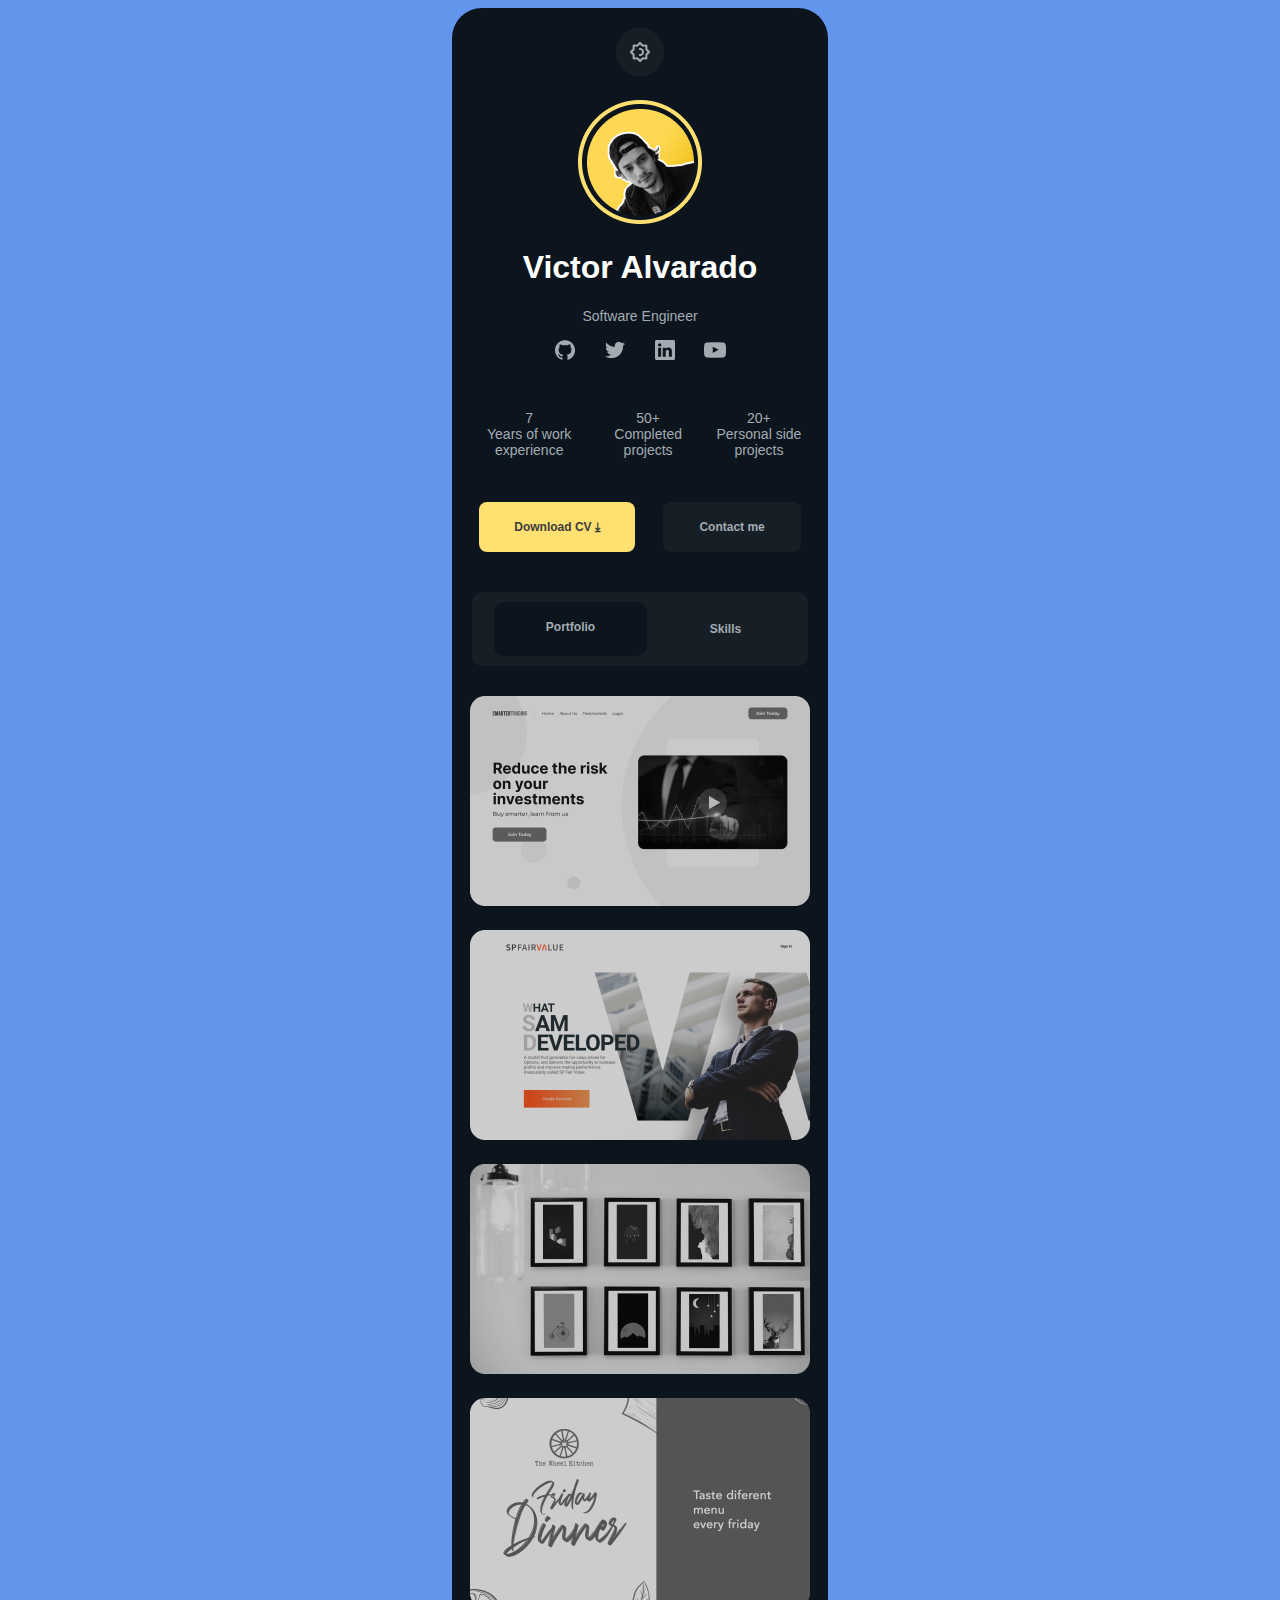
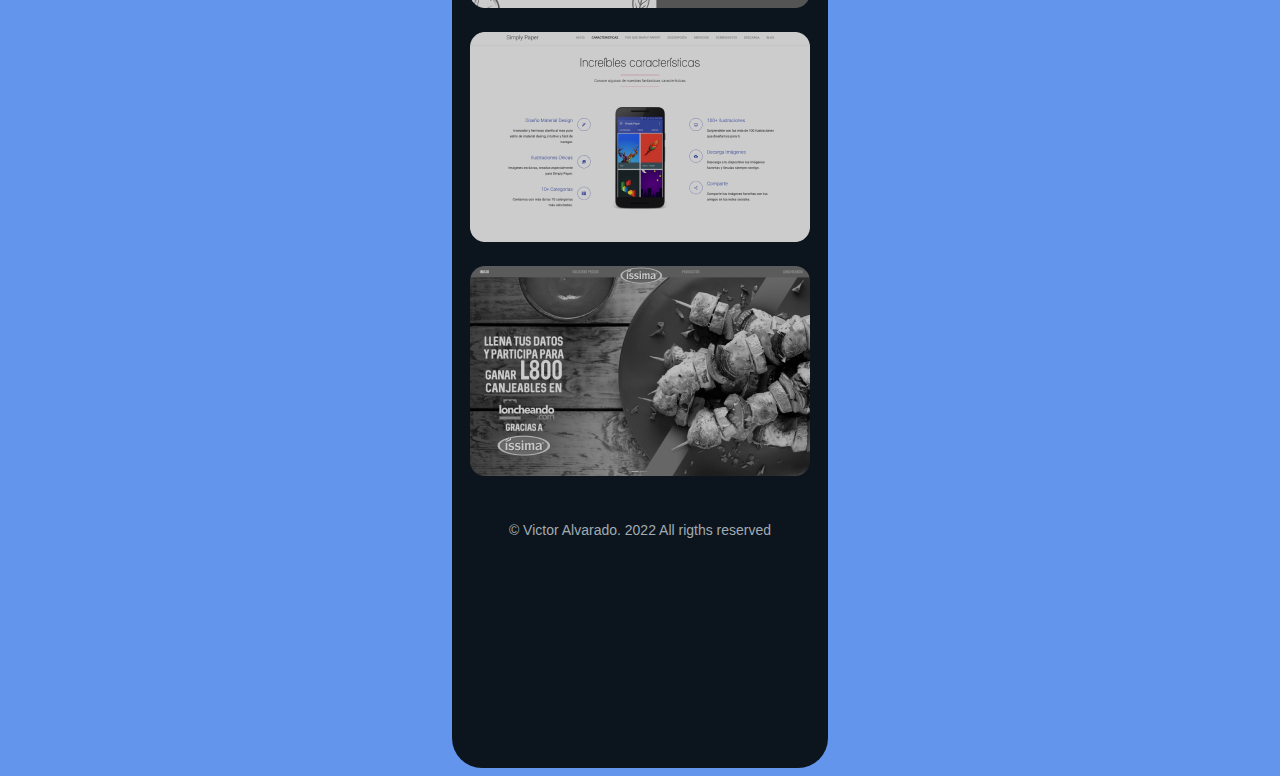
==== public/index.html @ 841407a3 "changes" ====
<!DOCTYPE html>
<html lang="en">

<head>
    <meta charset="UTF-8">
    <meta name="viewport" content="width=device-width, initial-scale=1.0">
    <title>Document</title>
    <link rel="stylesheet" href="style.css">

    <style>
        body {
            background-color: black;
        }

        @media only screen and (min-width: 484px) {
            body {
                background-color: aqua;
            }
        }

        @media only screen and (min-width: 900px) {
            body {
                background-color: cornflowerblue;
            }
        }
    </style>

</head>

<body>
    <script src="./index.js"></script>
    <script src="../datatypes.js"></script>


    <!-- homework -->
    <div class="background">
        <div class="container">
            <div class="container-text">
                <div class="header1.">
                    <img src="./Btn Change-theme.png" alt="" />
                </div>
                <div class="header2">
                    <img src="./Group 1.png">
                    <h1>Victor Alvarado</h1>
                    <p>Software Engineer</p>
                    <!-- <div class="icons"> -->
                    <img width="174px" height="24px" src="./Frame 5.png" alt="" />
                    <!-- <a href="">
                    <img src="./twitter.svg" width="24px" height="24px">
                </a>
                <a href="">
                    <img src="./twitter.svg" width="24px" height="24px">
                </a>
                <a href="">
                    <img src="./twitter.svg" width="24px" height="24px">
                </a> -->
                    <!-- </div> -->
                </div>



                <div class="experience">
                    <p>7 </br>Years of work experience</p>
                    <p>50+ </br>Completed projects</p>
                    <p>20+ </br>Personal side projects</p>
                </div>
                <div class="contact">
                    <a href="">Download CV &#10515 </a>
                    <a href="">Contact me</a>
                </div>
                <div class="portfolio-skills">
                    <a href="">Portfolio</a>
                    <a href="">Skills</a>
                </div>
                <div class="images">
                    <img src="./pic1.png">
                    <img src="./pic2.png">
                    <img src="./pic3.png">
                    <img src="./pic4.png">
                    <img src="./pic5.png">
                    <img src="./pic6.png">
                </div>
                <div class="footer">
                    <p>© Victor Alvarado. 2022 All rigths reserved</p>
                </div>
            </div>
        </div>
    </div>

</body>

</html>
---- public/style.css ----
.container {
    position: relative;
    max-width: 376px;
    margin: auto;
    height: 2300px;
    background-color: rgba(12, 21, 29, 1);
    border-radius: 30px;
    padding: 20px 0px 40px 0px;
    
}

.container-text {
    color: white;
    display: flex;
    flex-direction: column;
    text-align: center;
    top: 0;
    width: 100%;
    font-family: sans-serif;
   
}
.header2{
    margin: 20px;
}
.header2 h2 {
    font-family: sans-serif;
    font-size: 32px;
    color: rgba(241, 242, 244, 1);
    margin:0;

}

.header2 p {
    color: rgba(163, 171, 178, 1);
    font-size: 14px;
    margin-top:5px;


}

.icons {
    background-color: antiquewhite;
}

.experience {
    display: flex;
    flex-direction: row;
    justify-content: space-around;
    color: rgba(163, 171, 178, 1);
    font-size: 14px;
    margin: 10px;

}

.contact {
    display: flex;
    flex-direction: row;
    justify-content: space-around;
    gap: 14px;
    margin: 20px;


}

.contact>a:first-child {
    padding: 18px 35px 18px 35px;
    background-color: rgba(255, 224, 113, 1);
    font-size: 12px;
    color: rgba(61, 61, 61, 1);
    font-weight: 600;
    border-radius: 8px;
    text-decoration: none;
    cursor: pointer;
}

.contact>a:last-child {
    padding: 18px 36px 18px 36px;
    box-sizing: border-box;
    /* border: 1px solid rgba(62, 100, 170, 1); */
    font-size: 12px;
    color:rgba(163, 171, 178, 1);
    border-radius: 8px;
    text-decoration: none;
    background-color: rgba(23, 31, 38, 1);
    font-weight: 600;
}

.portfolio-skills {
    display: flex;
    flex-direction: row;
    justify-content: space-around;
    gap: 14px;
    background-color: rgba(23, 31, 38, 1);
    padding: 10px 20px 10px 20px; /* ask */
    border-radius: 10px;

    margin: 20px;


}

.portfolio-skills>a:first-child {
    background-color: rgba(12, 21, 29, 1);
    border-radius: 10px;
  padding: 18px 52px;
    text-decoration: none;
    color:rgba(163, 171, 178, 1);
    font-weight: 600;
    font-size: 12px;
    


}

.portfolio-skills>a:last-child {
    padding: 20px 45px 20px 45px;
    color:rgba(163, 171, 178, 1);

    text-decoration: none;
    font-weight: 600;
    font-size: 12px;


}

.images>img {
    margin: 10px;
}

.footer {
    color: rgba(163, 171, 178, 1);
   
    font-size: 14px;
    font-weight: 500;
margin-top:18px ;
}

.background {

}
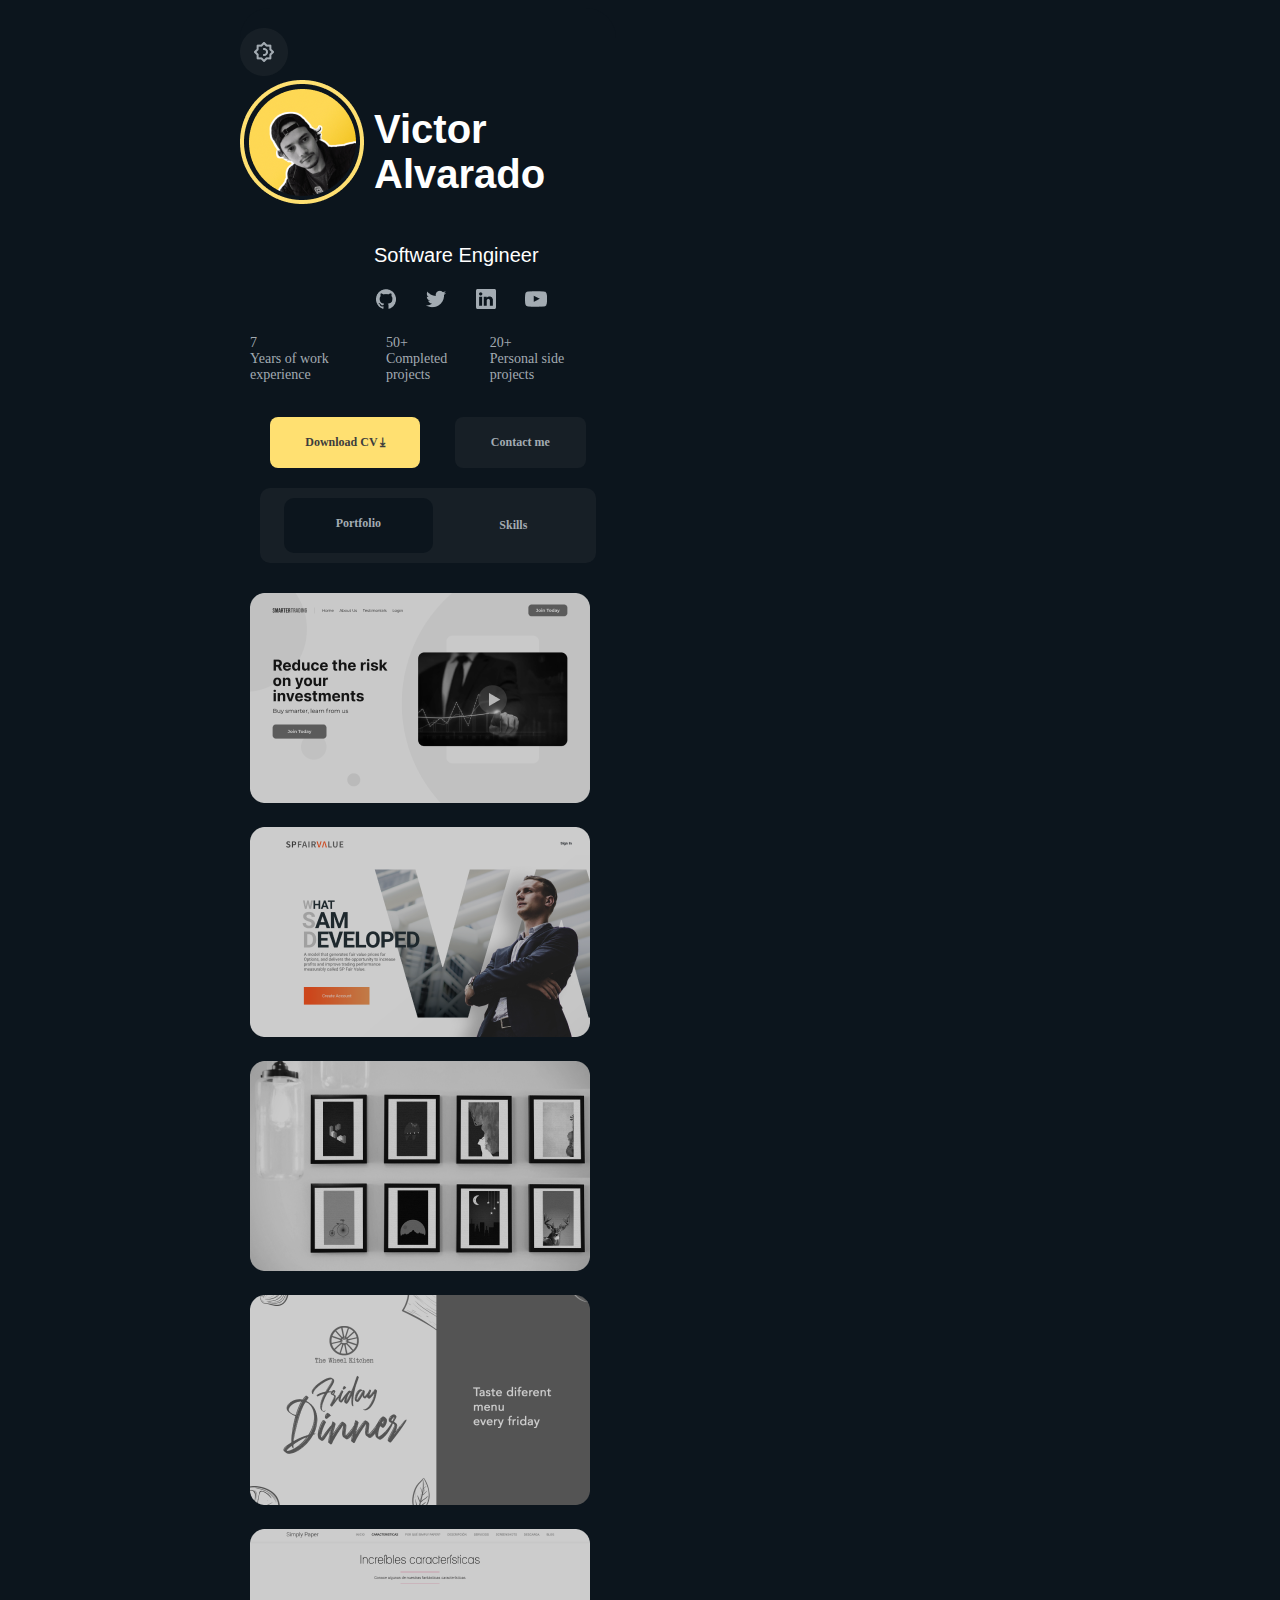
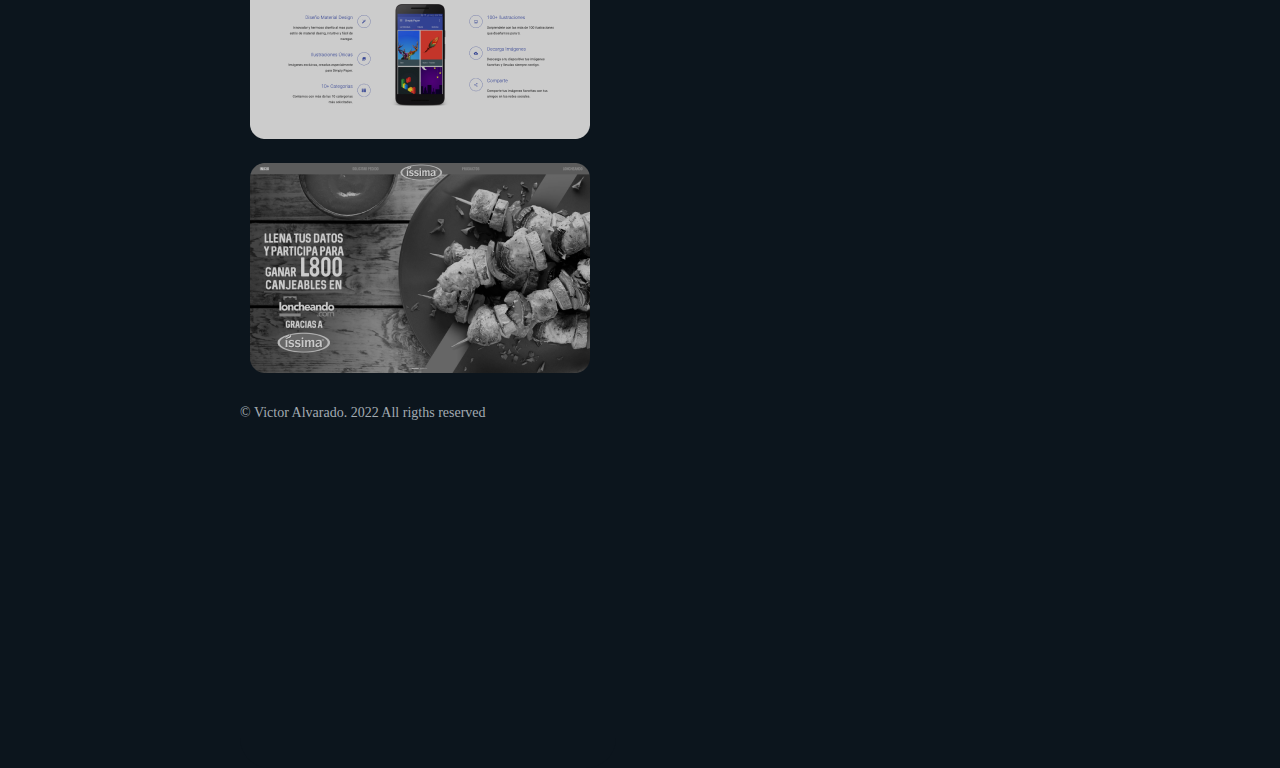
==== commit 6997cbe0: "changes" ====
--- a/public/index.html
+++ b/public/index.html
@@ -18,9 +18,9 @@
             }
         }
 
-        @media only screen and (min-width: 900px) {
+        @media only screen and (min-width: 700px) {
             body {
-                background-color: cornflowerblue;
+                background-color: rgba(12, 21, 29, 1);
             }
         }
     </style>
@@ -36,16 +36,20 @@
     <div class="background">
         <div class="container">
             <div class="container-text">
-                <div class="header1.">
+
+                <div class="set-pic.">
                     <img src="./Btn Change-theme.png" alt="" />
                 </div>
-                <div class="header2">
-                    <img src="./Group 1.png">
-                    <h1>Victor Alvarado</h1>
-                    <p>Software Engineer</p>
-                    <!-- <div class="icons"> -->
-                    <img width="174px" height="24px" src="./Frame 5.png" alt="" />
-                    <!-- <a href="">
+                <div class="header">
+                    <div class="header-avatar.">
+                        <img src="./Group 1.png">
+                    </div>
+                    <div class="header-name">
+                        <h1>Victor Alvarado</h1>
+                        <p>Software Engineer</p>
+                        <!-- <div class="icons"> -->
+                        <img width="174px" height="24px" src="./Frame 5.png" alt="" />
+                        <!-- <a href="">
                     <img src="./twitter.svg" width="24px" height="24px">
                 </a>
                 <a href="">
@@ -54,10 +58,10 @@
                 <a href="">
                     <img src="./twitter.svg" width="24px" height="24px">
                 </a> -->
-                    <!-- </div> -->
+                        <!-- </div> -->
+                    </div>
+
                 </div>
-
-
 
                 <div class="experience">
                     <p>7 </br>Years of work experience</p>
--- a/public/style.css
+++ b/public/style.css
@@ -1,5 +1,16 @@
+.background {
+    position: relative;
+    max-width: 800px;
+    margin:auto;
+    height: 2300px;
+    background-color: rgba(12, 21, 29, 1);
+
+}
+
+
 .container {
-    position: relative;
+    position: absolute;
+
     max-width: 376px;
     margin: auto;
     height: 2300px;
@@ -9,18 +20,32 @@
     
 }
 
-.container-text {
+.header{
     color: white;
     display: flex;
-    flex-direction: column;
-    text-align: center;
-    top: 0;
+    flex-direction:row;
+    justify-content: center;
+    /* top: 0; */
     width: 100%;
     font-family: sans-serif;
+    /* flex-wrap:wrap; */
+    margin: 0;
+    gap: 10px;
    
 }
-.header2{
-    margin: 20px;
+
+/* .header1{
+    /* display: flex;
+    flex-direction: row; */
+
+.header-name{
+   
+    display: flex;
+    flex-direction:column;
+    justify-content: center;
+    width:auto;
+    font-size: 20px;
+
 }
 .header2 h2 {
     font-family: sans-serif;
@@ -135,6 +160,3 @@
 margin-top:18px ;
 }
 
-.background {
-
-}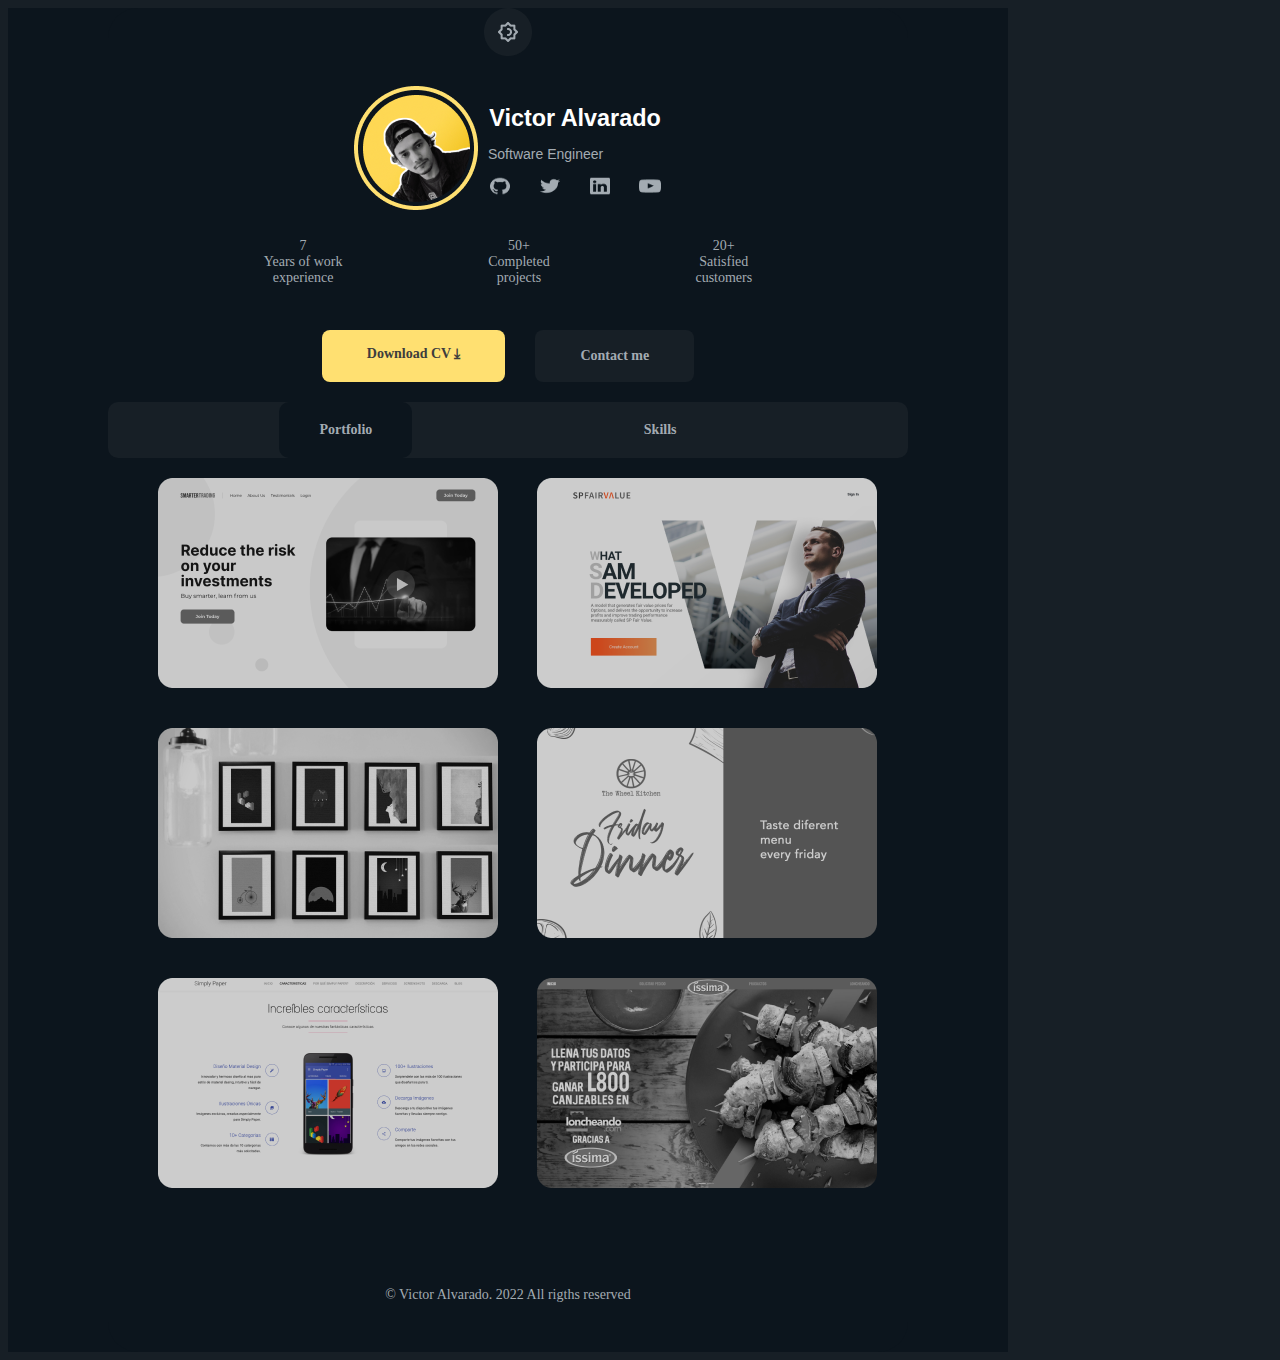
==== commit 98cebfa2: "changes" ====
--- a/public/index.html
+++ b/public/index.html
@@ -9,23 +9,45 @@
 
     <style>
         body {
-            background-color: black;
+            background-color: rgba(12, 21, 29, 1);
         }
 
         @media only screen and (min-width: 484px) {
             body {
-                background-color: aqua;
+
+                background-color: rgba(23, 31, 38, 1);
+
+            }
+
+        }
+
+
+        /* @media (prefers-color-scheme: dark) {
+
+            h1,
+            p,
+            div {
+                color: rgba(23, 31, 38, 1);
+            }
+
+            div {
+                background-color:white;
             }
         }
 
-        @media only screen and (min-width: 700px) {
-            body {
-                background-color: rgba(12, 21, 29, 1);
+        @media (prefers-color-scheme: light) {
+
+            h1,
+            p,
+            div {
+                color:white;
             }
-        }
+
+            div {
+                background-color: rgba(23, 31, 38, 1);
+            }
+        } */
     </style>
-
-</head>
 
 <body>
     <script src="./index.js"></script>
@@ -36,8 +58,7 @@
     <div class="background">
         <div class="container">
             <div class="container-text">
-
-                <div class="set-pic.">
+                <div class="set-pic ">
                     <img src="./Btn Change-theme.png" alt="" />
                 </div>
                 <div class="header">
@@ -45,28 +66,28 @@
                         <img src="./Group 1.png">
                     </div>
                     <div class="header-name">
-                        <h1>Victor Alvarado</h1>
+                        <h3>Victor Alvarado</h3>
                         <p>Software Engineer</p>
                         <!-- <div class="icons"> -->
                         <img width="174px" height="24px" src="./Frame 5.png" alt="" />
                         <!-- <a href="">
-                    <img src="./twitter.svg" width="24px" height="24px">
-                </a>
-                <a href="">
-                    <img src="./twitter.svg" width="24px" height="24px">
-                </a>
-                <a href="">
-                    <img src="./twitter.svg" width="24px" height="24px">
-                </a> -->
+                                <img src="./twitter.svg" width="24px" height="24px">
+                                </a>
+                                <a href="">
+                                <img src="./twitter.svg" width="24px" height="24px">
+                                </a>
+                                <a href="">
+                                <img src="./twitter.svg" width="24px" height="24px">
+                                </a> -->
                         <!-- </div> -->
                     </div>
 
                 </div>
 
                 <div class="experience">
-                    <p>7 </br>Years of work experience</p>
-                    <p>50+ </br>Completed projects</p>
-                    <p>20+ </br>Personal side projects</p>
+                    <p>7 </br>Years of work </br>experience</p>
+                    <p>50+ </br>Completed </br>projects</p>
+                    <p>20+ </br>Satisfied </br>customers</p>
                 </div>
                 <div class="contact">
                     <a href="">Download CV &#10515 </a>
--- a/public/style.css
+++ b/public/style.css
@@ -1,109 +1,130 @@
 .background {
     position: relative;
-    max-width: 800px;
-    margin:auto;
-    height: 2300px;
+    max-width: 1000px;
+
+
     background-color: rgba(12, 21, 29, 1);
 
 }
 
-
 .container {
-    position: absolute;
-
-    max-width: 376px;
+    display: block;
+    margin-left: auto;
+    margin-right: auto;
+}
+
+.container-text {
+
+    max-width: 390px;
     margin: auto;
-    height: 2300px;
+
     background-color: rgba(12, 21, 29, 1);
     border-radius: 30px;
-    padding: 20px 0px 40px 0px;
-    
-}
-
-.header{
+    top: 0px;
+    display: flex;
+    flex-direction: column;
+    justify-content: center;
+
+}
+
+.set-pic {
+    display: flex;
+    flex-direction: column;
+    align-items: center;
+    margin-bottom: 30px;
+}
+
+.header {
     color: white;
     display: flex;
-    flex-direction:row;
-    justify-content: center;
+    flex-direction: column;
+    align-items: center;
     /* top: 0; */
     width: 100%;
     font-family: sans-serif;
     /* flex-wrap:wrap; */
     margin: 0;
     gap: 10px;
-   
+
 }
 
 /* .header1{
     /* display: flex;
     flex-direction: row; */
 
-.header-name{
-   
-    display: flex;
-    flex-direction:column;
+.header-name {
+    display: flex;
+    flex-direction: column;
+    align-items: center;
+    width: auto;
+    font-size: 20px;
+
+
+
+}
+
+.header-name h3 {
+    margin: 0px;
+}
+
+.header-name p {
+
+
+    padding: 0;
+    color: rgba(163, 171, 178, 1);
+    font-size: 14px;
+}
+
+.header-name img {
+
+    height: 20px;
+
+
+}
+
+
+.experience {
+    display: flex;
+    flex-direction: row;
+    justify-content: space-evenly;
+    color: rgba(163, 171, 178, 1);
+    font-size: 14px;
+    margin: 10px;
+
+}
+
+.experience p {
+    text-align: center;
+
+}
+
+.contact {
+    display: flex;
+    flex-direction: row;
     justify-content: center;
-    width:auto;
-    font-size: 20px;
-
-}
-.header2 h2 {
-    font-family: sans-serif;
-    font-size: 32px;
-    color: rgba(241, 242, 244, 1);
-    margin:0;
-
-}
-
-.header2 p {
-    color: rgba(163, 171, 178, 1);
-    font-size: 14px;
-    margin-top:5px;
-
-
-}
-
-.icons {
-    background-color: antiquewhite;
-}
-
-.experience {
-    display: flex;
-    flex-direction: row;
-    justify-content: space-around;
-    color: rgba(163, 171, 178, 1);
-    font-size: 14px;
-    margin: 10px;
-
-}
-
-.contact {
-    display: flex;
-    flex-direction: row;
-    justify-content: space-around;
-    gap: 14px;
+    gap: 30px;
     margin: 20px;
 
 
 }
 
 .contact>a:first-child {
-    padding: 18px 35px 18px 35px;
+    padding: 16px 45px;
     background-color: rgba(255, 224, 113, 1);
-    font-size: 12px;
+    font-size: 14px;
     color: rgba(61, 61, 61, 1);
     font-weight: 600;
     border-radius: 8px;
     text-decoration: none;
-    cursor: pointer;
+
 }
 
 .contact>a:last-child {
-    padding: 18px 36px 18px 36px;
+    padding: 18px 45px 18px 45px;
     box-sizing: border-box;
     /* border: 1px solid rgba(62, 100, 170, 1); */
-    font-size: 12px;
-    color:rgba(163, 171, 178, 1);
+    font-size: 14px;
+    color: rgba(163, 171, 178, 1);
     border-radius: 8px;
     text-decoration: none;
     background-color: rgba(23, 31, 38, 1);
@@ -113,13 +134,16 @@
 .portfolio-skills {
     display: flex;
     flex-direction: row;
-    justify-content: space-around;
-    gap: 14px;
+    justify-content: space-evenly;
+    /* gap: 14px; */
     background-color: rgba(23, 31, 38, 1);
-    padding: 10px 20px 10px 20px; /* ask */
+    /* padding: 10px 40px; */
     border-radius: 10px;
-
-    margin: 20px;
+    /* padding: 18px 80px; */
+
+
+
+
 
 
 }
@@ -127,36 +151,86 @@
 .portfolio-skills>a:first-child {
     background-color: rgba(12, 21, 29, 1);
     border-radius: 10px;
-  padding: 18px 52px;
-    text-decoration: none;
-    color:rgba(163, 171, 178, 1);
-    font-weight: 600;
-    font-size: 12px;
+    padding: 20px 40px;
+    text-decoration: none;
+    color: rgba(163, 171, 178, 1);
+    font-weight: 600;
+    font-size: 14px;
+
+
+
+
+}
+
+.portfolio-skills>a:last-child {
+    padding: 20px 60px 20px 60px;
+    color: rgba(163, 171, 178, 1);
+
+    text-decoration: none;
+    font-weight: 600;
+    font-size: 14px;
+
+
+}
+
+.images>img {
+    margin-left: 19px;
+    margin-top: 20px;
+    /* display: flex;
+ flex-direction: column;
+align-items: center; */
+}
+
+
+.footer {
+    color: rgba(163, 171, 178, 1);
+    padding: 35px 65px;
+    font-size: 14px;
+    font-weight: 500;
+
+}
+
+@media only screen and (min-width:800px) {
+    body {
+        background-color: rgba(12, 21, 29, 1);
+
+
+    }
+
+
+    .container-text {
+        max-width: 800px;
+    }
+
+    .header {
+        display: flex;
+        flex-direction: row;
+        justify-content: center;
+
+    }
+
+    .header-name p {
+        width: 100%;
+    }
+
     
-
-
-}
-
-.portfolio-skills>a:last-child {
-    padding: 20px 45px 20px 45px;
-    color:rgba(163, 171, 178, 1);
-
-    text-decoration: none;
-    font-weight: 600;
-    font-size: 12px;
-
-
-}
-
-.images>img {
-    margin: 10px;
-}
-
-.footer {
-    color: rgba(163, 171, 178, 1);
-   
-    font-size: 14px;
-    font-weight: 500;
-margin-top:18px ;
-}
-
+    .images {
+        display: flex;
+        flex-direction: row;
+        justify-content: center;
+        flex-wrap: wrap;
+        gap: 20px;
+    }
+
+    .footer {
+        display: flex;
+        flex-direction: column;
+        align-items: center;
+
+
+    }
+
+    .footer p {
+        padding-top: 50px;
+    }
+}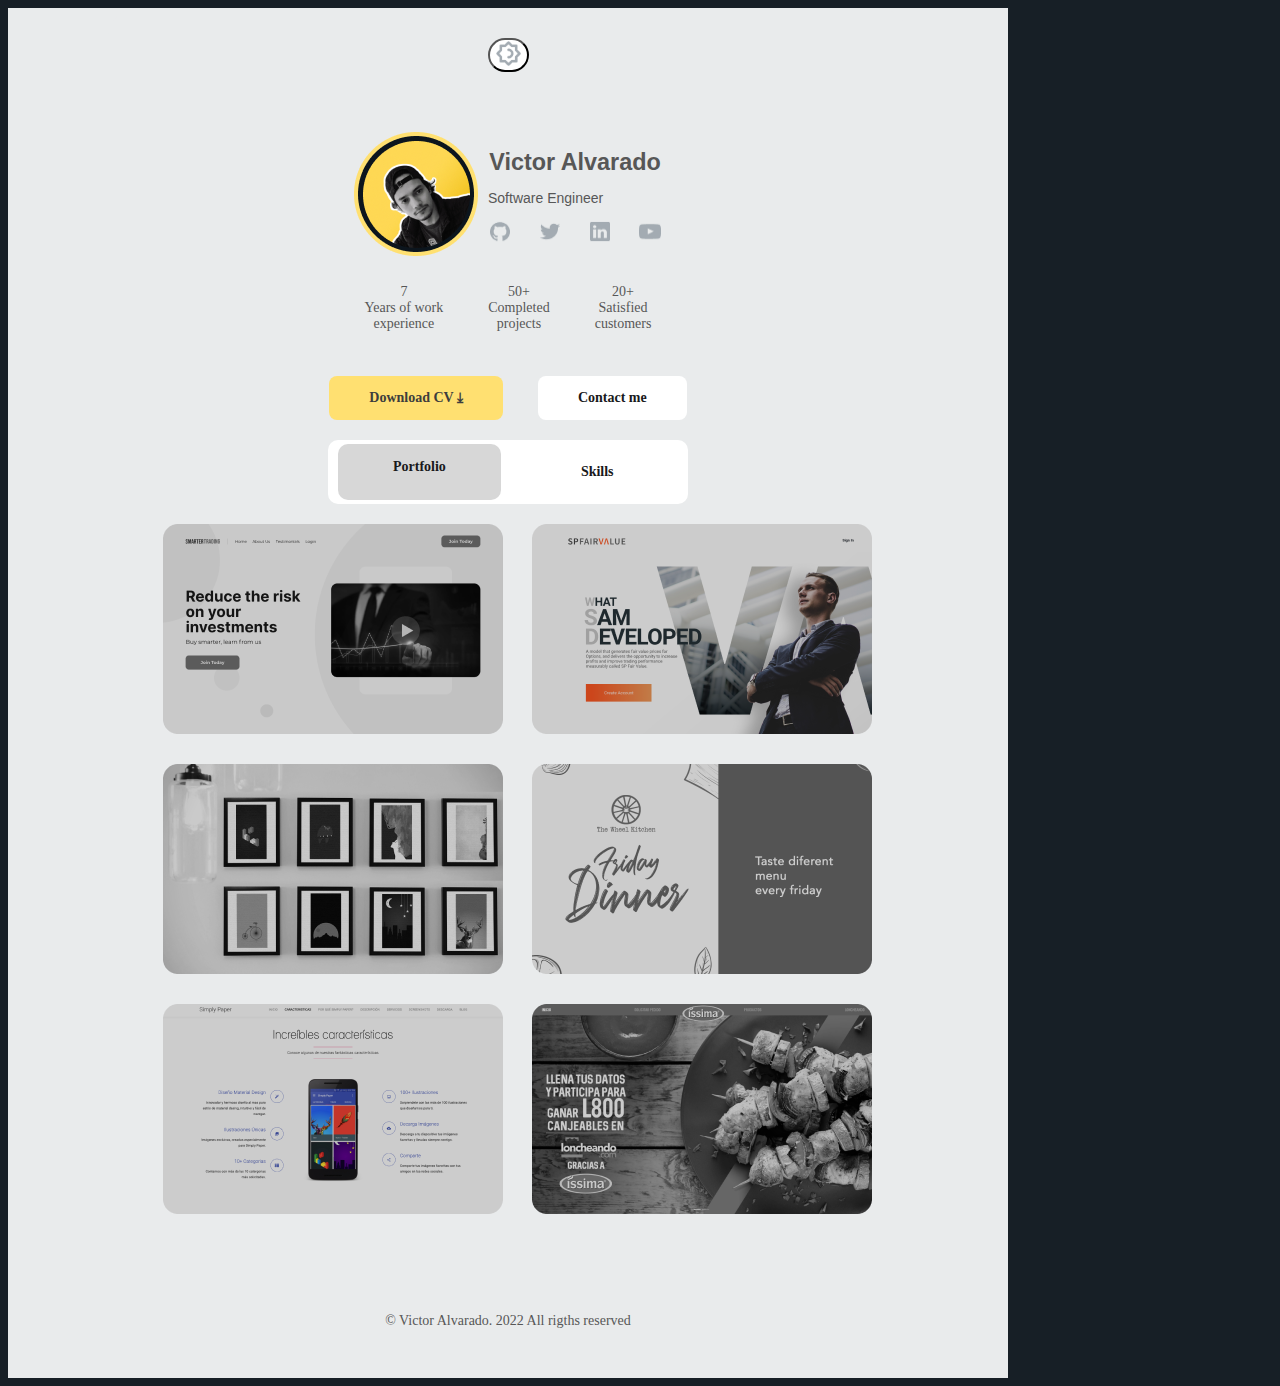
==== commit 1155ce71: "chnages" ====
--- a/public/index.html
+++ b/public/index.html
@@ -7,59 +7,24 @@
     <title>Document</title>
     <link rel="stylesheet" href="style.css">
 
-    <style>
-        body {
-            background-color: rgba(12, 21, 29, 1);
-        }
-
-        @media only screen and (min-width: 484px) {
-            body {
-
-                background-color: rgba(23, 31, 38, 1);
-
-            }
-
-        }
-
-
-        /* @media (prefers-color-scheme: dark) {
-
-            h1,
-            p,
-            div {
-                color: rgba(23, 31, 38, 1);
-            }
-
-            div {
-                background-color:white;
-            }
-        }
-
-        @media (prefers-color-scheme: light) {
-
-            h1,
-            p,
-            div {
-                color:white;
-            }
-
-            div {
-                background-color: rgba(23, 31, 38, 1);
-            }
-        } */
-    </style>
-
+    
 <body>
     <script src="./index.js"></script>
     <script src="../datatypes.js"></script>
-
+    <script>
+        function myFunction() {
+           var element = document.body;
+           element.classList.toggle(@media);
+        }
+        </script>
 
     <!-- homework -->
     <div class="background">
         <div class="container">
             <div class="container-text">
                 <div class="set-pic ">
-                    <img src="./Btn Change-theme.png" alt="" />
+                    <button onclick="myFunction()">
+                        <img width="25px" heigh="25px" img src="./Vector.png"  alt=""></button>
                 </div>
                 <div class="header">
                     <div class="header-avatar.">
--- a/public/style.css
+++ b/public/style.css
@@ -1,17 +1,13 @@
 .background {
     position: relative;
     max-width: 1000px;
-
-
-    background-color: rgba(12, 21, 29, 1);
-
-}
-
-.container {
+   }
+
+/* .container {
     display: block;
     margin-left: auto;
     margin-right: auto;
-}
+} */
 
 .container-text {
 
@@ -27,11 +23,19 @@
 
 }
 
-.set-pic {
+.set-pic{
     display: flex;
     flex-direction: column;
     align-items: center;
-    margin-bottom: 30px;
+    margin:30px;
+    background-color :transparent;
+    
+}
+.set-pic button{
+margin-bottom: 30px;
+background-color:transparent;
+border-radius: 20px;
+
 }
 
 .header {
@@ -58,9 +62,6 @@
     align-items: center;
     width: auto;
     font-size: 20px;
-
-
-
 }
 
 .header-name h3 {
@@ -77,100 +78,91 @@
 
 .header-name img {
 
-    height: 20px;
+    height: 23px;
 
 
 }
 
 
 .experience {
+    display: flex;
+    flex-direction: row;
+    justify-content:center;
+    color: rgba(163, 171, 178, 1);
+    font-size: 14px;
+    margin: 10px;
+    gap:45px;
+}
+
+.experience p {
+    text-align: center;
+
+}
+
+.contact {
+    display: flex;
+    flex-direction: row;
+    justify-content: center;
+    gap: 35px;
+    margin: 20px;
+
+
+}
+
+.contact>a:first-child {
+    padding: 14px 40px;
+    background-color: rgba(255, 224, 113, 1);
+    font-size: 14px;
+    color: rgba(61, 61, 61, 1);
+    font-weight: 600;
+    border-radius: 8px;
+    text-decoration: none;
+
+}
+
+.contact>a:last-child {
+    padding: 14px 40px ;
+    box-sizing: border-box;
+    /* border: 1px solid rgba(62, 100, 170, 1); */
+    font-size: 14px;
+    color: rgba(163, 171, 178, 1);
+    border-radius: 8px;
+    text-decoration: none;
+    background-color: rgba(23, 31, 38, 1);
+    font-weight: 600;
+}
+
+.portfolio-skills {
     display: flex;
     flex-direction: row;
     justify-content: space-evenly;
-    color: rgba(163, 171, 178, 1);
-    font-size: 14px;
-    margin: 10px;
-
-}
-
-.experience p {
-    text-align: center;
-
-}
-
-.contact {
-    display: flex;
-    flex-direction: row;
-    justify-content: center;
-    gap: 30px;
-    margin: 20px;
-
-
-}
-
-.contact>a:first-child {
-    padding: 16px 45px;
-    background-color: rgba(255, 224, 113, 1);
-    font-size: 14px;
-    color: rgba(61, 61, 61, 1);
-    font-weight: 600;
-    border-radius: 8px;
-    text-decoration: none;
-
-}
-
-.contact>a:last-child {
-    padding: 18px 45px 18px 45px;
-    box-sizing: border-box;
-    /* border: 1px solid rgba(62, 100, 170, 1); */
-    font-size: 14px;
-    color: rgba(163, 171, 178, 1);
-    border-radius: 8px;
-    text-decoration: none;
+    gap: 35px;
     background-color: rgba(23, 31, 38, 1);
-    font-weight: 600;
-}
-
-.portfolio-skills {
-    display: flex;
-    flex-direction: row;
-    justify-content: space-evenly;
-    /* gap: 14px; */
-    background-color: rgba(23, 31, 38, 1);
-    /* padding: 10px 40px; */
+    padding: 4px 140px;
     border-radius: 10px;
-    /* padding: 18px 80px; */
-
-
-
-
-
-
+    
+    width: 210px;
+    margin: auto;
+   padding-left: 10px;
 }
 
 .portfolio-skills>a:first-child {
     background-color: rgba(12, 21, 29, 1);
     border-radius: 10px;
-    padding: 20px 40px;
-    text-decoration: none;
-    color: rgba(163, 171, 178, 1);
-    font-weight: 600;
-    font-size: 14px;
-
-
-
-
+    padding: 15px 55px;
+    text-decoration: none;
+    color: rgba(163, 171, 178, 1);
+    font-weight: 600;
+    font-size: 14px;
+   
 }
 
 .portfolio-skills>a:last-child {
-    padding: 20px 60px 20px 60px;
-    color: rgba(163, 171, 178, 1);
-
-    text-decoration: none;
-    font-weight: 600;
-    font-size: 14px;
-
-
+    padding: 20px 45px;
+    color: rgba(163, 171, 178, 1);
+    text-decoration: none;
+    font-weight: 600;
+    font-size: 14px;
 }
 
 .images>img {
@@ -219,7 +211,7 @@
         flex-direction: row;
         justify-content: center;
         flex-wrap: wrap;
-        gap: 20px;
+        gap: 10px;
     }
 
     .footer {
@@ -233,4 +225,73 @@
     .footer p {
         padding-top: 50px;
     }
-}+}
+
+@media only screen and (min-width: 484px) {
+    body {
+
+        background-color: rgba(23, 31, 38, 1);
+
+    }
+
+}
+
+
+@media (prefers-color-scheme: dark) {
+
+    h3,
+    p,
+    a,
+    img,
+    div {
+        color:rgba(163, 171, 178, 1) !important;
+    }
+    .contact>a:first-child{
+        color: rgba(61, 61, 61, 1) !important;
+    }
+.contact>a:last-child{
+    
+background-color:rgba(23, 31, 38, 1)
+}
+.portfolio-skills{
+    background-color: rgba(23, 31, 38, 1)!important;
+}
+    div {
+        background: rgba(12, 21, 29, 1) !important;
+    }
+}
+
+@media (prefers-color-scheme: light) {
+
+    h3,
+    p,
+    a href,
+    img,
+    div 
+    .header-name img {
+        color:rgba(87, 87, 87, 1) !important;
+    
+    }
+    .set-pic button{
+        background-color: rgba(255, 255, 255, 1) !important;
+    }
+    .contact>a:last-child{
+        background-color: rgba(255, 255, 255, 1) !important;
+        color:rgba(25, 25, 27, 1) !important;
+    }
+    .portfolio-skills>a:first-child{
+        background-color: rgba(215, 215, 215, 1) !important;
+        color:rgba(25, 25, 27, 1) !important;
+    }
+    .portfolio-skills{
+        background-color: rgba(255, 255, 255, 1) !important;
+
+    }
+
+    .portfolio-skills>a:last-child{
+        color: rgba(25, 25, 27, 1) !important;
+    }
+    div {
+        background-color: rgba(233, 235, 236, 1) !important;
+    }
+} 